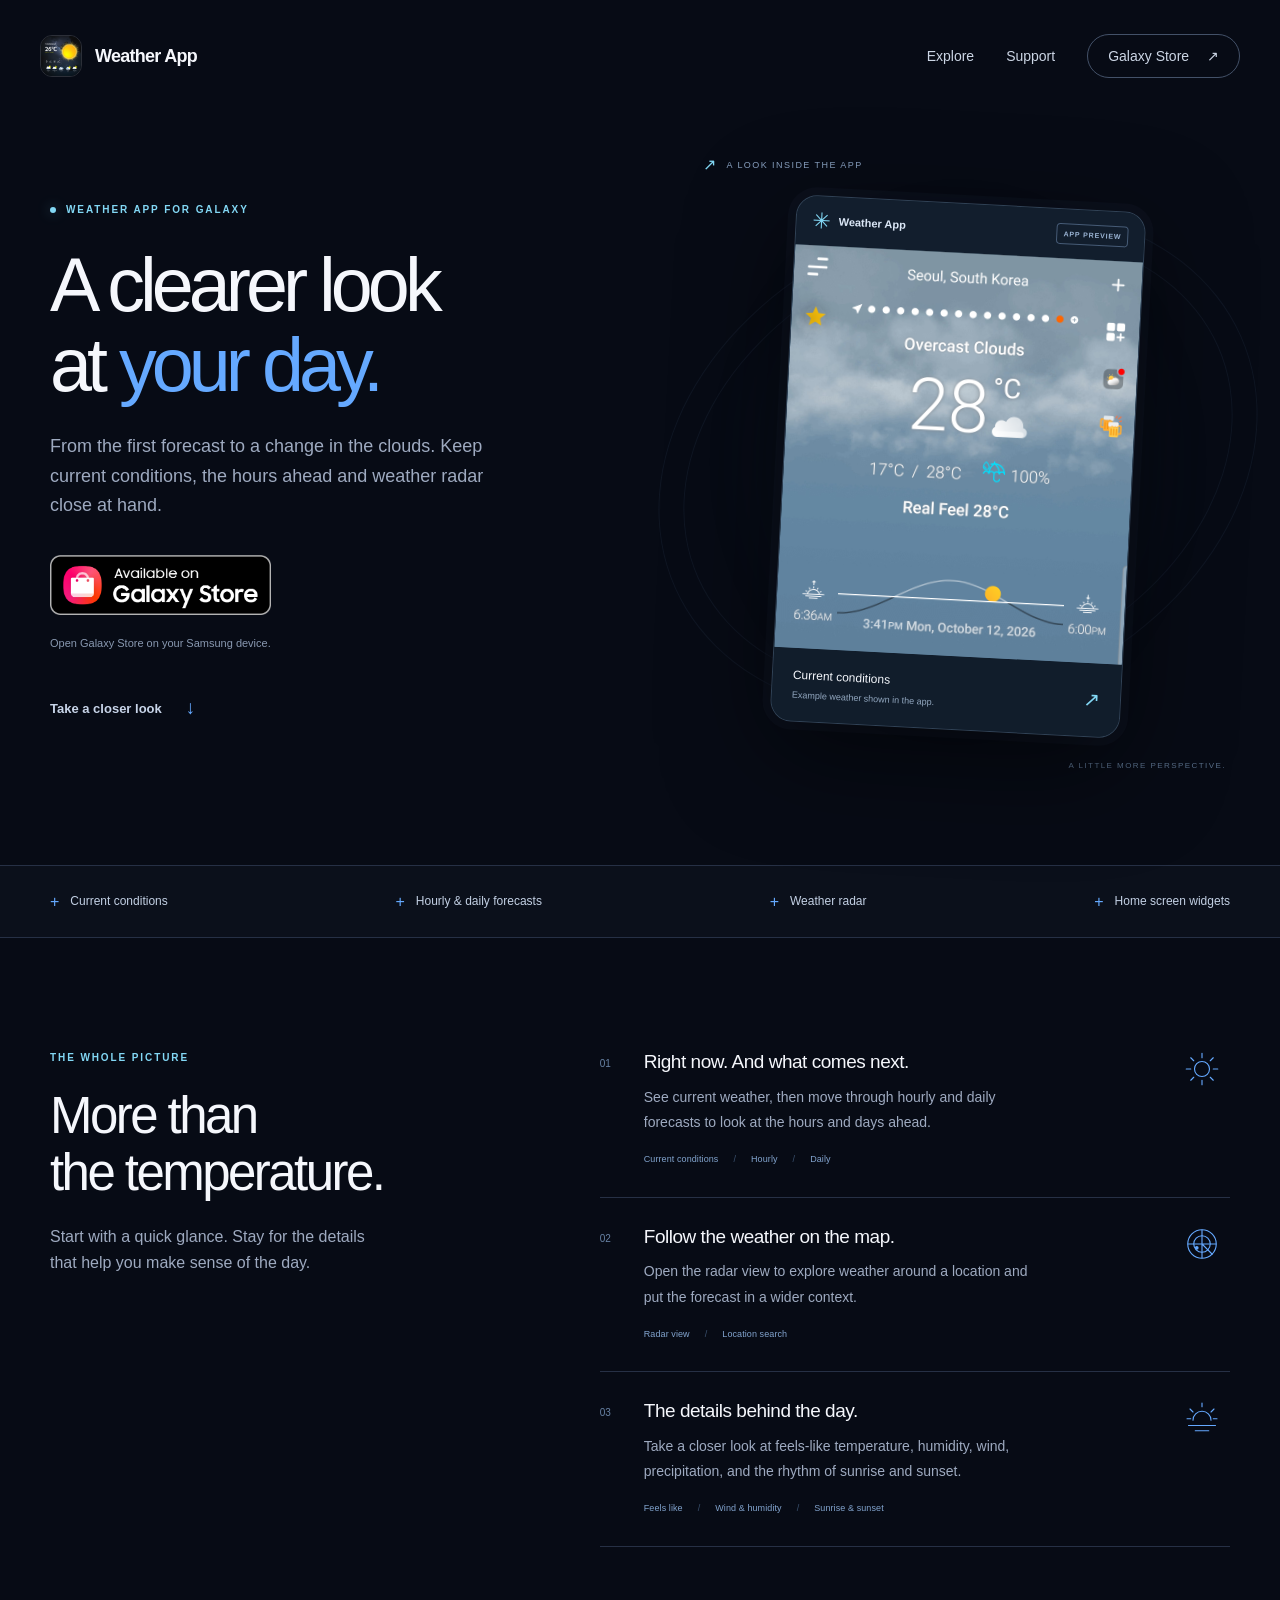
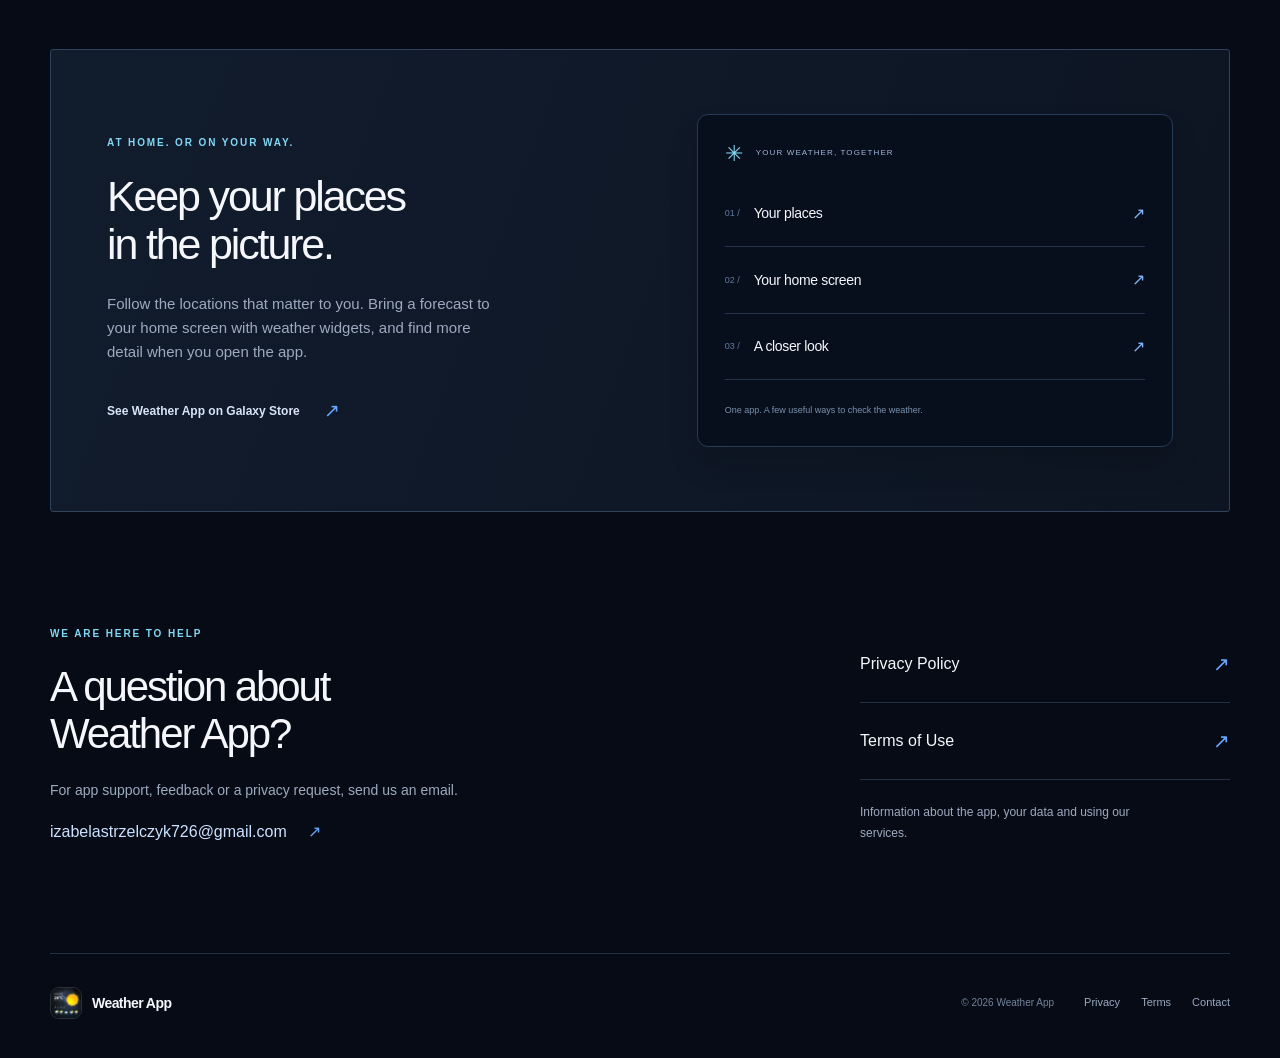
==== index.html @ 6af08e5a "Publish Weather App website, legal pages and isolated test ad configuration" ====
<!doctype html>
<html lang="en">
<head>
  <meta charset="utf-8">
  <meta name="viewport" content="width=device-width, initial-scale=1">
  <meta name="theme-color" content="#070b15">
  <meta name="description" content="Meet Weather App for Samsung Galaxy. Check current conditions, explore hourly and daily forecasts, and take a closer look with weather radar.">
  <meta property="og:type" content="website">
  <meta property="og:title" content="Weather App — A clearer look at your day">
  <meta property="og:description" content="Current conditions, hourly and daily forecasts, and weather radar for your Samsung Galaxy.">
  <meta property="og:url" content="https://metosapps.github.io/weather-app-galaxy/">
  <meta property="og:image" content="https://metosapps.github.io/weather-app-galaxy/assets/weather-app-icon.png">
  <title>Weather App — A clearer look at your day</title>
  <link rel="canonical" href="https://metosapps.github.io/weather-app-galaxy/">
  <link rel="icon" type="image/png" href="assets/weather-app-icon.png">
  <link rel="stylesheet" href="styles.css">
</head>
<body>
  <a class="skip-link" href="#main">Skip to content</a>
  <header class="site-header">
    <a class="brand" href="./" aria-label="Weather App home"><img src="assets/weather-app-icon.png" width="42" height="42" alt=""><span>Weather App</span></a>
    <nav class="site-nav" aria-label="Main navigation"><a href="#features">Explore</a><a href="#support">Support</a><a class="nav-download" href="https://galaxystore.samsung.com/detail/rad.galxy.weatherslive.accu.gpsweather.dailyapps.channels">Galaxy Store <span aria-hidden="true">↗</span></a></nav>
  </header>
  <main id="main">
    <section class="hero container" aria-labelledby="hero-title">
      <div class="hero-copy">
        <p class="eyebrow"><span class="status-dot" aria-hidden="true"></span> WEATHER APP FOR GALAXY</p>
        <h1 id="hero-title">A clearer look<br>at <span>your day.</span></h1>
        <p class="hero-description">From the first forecast to a change in the clouds. Keep current conditions, the hours ahead and weather radar close at hand.</p>
        <a class="store-badge" href="https://galaxystore.samsung.com/detail/rad.galxy.weatherslive.accu.gpsweather.dailyapps.channels" aria-label="View Weather App on Galaxy Store"><img src="assets/galaxy-store-badge.png" width="652" height="177" alt="Available on Galaxy Store"></a>
        <p class="download-note">Open Galaxy Store on your Samsung device.</p>
        <a class="text-link explore-link" href="#features">Take a closer look <span aria-hidden="true">↓</span></a>
      </div>
      <div class="hero-visual">
        <div class="orbit orbit-one" aria-hidden="true"></div><div class="orbit orbit-two" aria-hidden="true"></div>
        <div class="preview-label"><span aria-hidden="true">↗</span> A LOOK INSIDE THE APP</div>
        <figure class="app-preview">
          <div class="preview-topbar"><span class="mini-mark" aria-hidden="true">✳</span><span>Weather App</span><span class="preview-pill">APP PREVIEW</span></div>
          <div class="screenshot-window"><img src="assets/weather-app-preview.png" width="1440" height="3088" alt="Weather App showing Seoul, overcast conditions, current and feels-like temperatures, and sunrise and sunset times."></div>
          <figcaption><span>Current conditions</span><span class="caption-arrow" aria-hidden="true">↗</span><small>Example weather shown in the app.</small></figcaption>
        </figure>
        <span class="visual-coordinate" aria-hidden="true">A LITTLE MORE PERSPECTIVE.</span>
      </div>
    </section>
    <section class="overview-strip" aria-label="Weather at a glance">
      <div class="container overview-items"><span>Current conditions</span><span>Hourly &amp; daily forecasts</span><span>Weather radar</span><span>Home screen widgets</span></div>
    </section>
    <section class="features-section container" id="features" aria-labelledby="features-title">
      <div class="section-heading"><p class="eyebrow">THE WHOLE PICTURE</p><h2 id="features-title">More than<br>the temperature.</h2><p>Start with a quick glance. Stay for the details that help you make sense of the day.</p></div>
      <div class="feature-list">
        <article class="feature-row"><span class="feature-number">01</span><div><h3>Right now. And what comes next.</h3><p>See current weather, then move through hourly and daily forecasts to look at the hours and days ahead.</p><div class="feature-tags"><span>Current conditions</span><span>Hourly</span><span>Daily</span></div></div><svg class="feature-icon" viewBox="0 0 48 48" fill="none" aria-hidden="true"><circle cx="24" cy="24" r="10" stroke="currentColor" stroke-width="1.5"/><path d="M24 3v6m0 30v6M3 24h6m30 0h6M9 9l4 4m22 22 4 4M9 39l4-4m22-22 4-4" stroke="currentColor" stroke-width="1.5" stroke-linecap="round"/></svg></article>
        <article class="feature-row"><span class="feature-number">02</span><div><h3>Follow the weather on the map.</h3><p>Open the radar view to explore weather around a location and put the forecast in a wider context.</p><div class="feature-tags"><span>Radar view</span><span>Location search</span></div></div><svg class="feature-icon" viewBox="0 0 48 48" fill="none" aria-hidden="true"><circle cx="24" cy="24" r="19" stroke="currentColor" stroke-width="1.5"/><circle cx="24" cy="24" r="11" stroke="currentColor" stroke-width="1.5"/><path d="M24 5v19l14 14M5 24h38M24 24v19" stroke="currentColor" stroke-width="1.5"/><circle cx="17" cy="29" r="2.5" fill="currentColor"/></svg></article>
        <article class="feature-row"><span class="feature-number">03</span><div><h3>The details behind the day.</h3><p>Take a closer look at feels-like temperature, humidity, wind, precipitation, and the rhythm of sunrise and sunset.</p><div class="feature-tags"><span>Feels like</span><span>Wind &amp; humidity</span><span>Sunrise &amp; sunset</span></div></div><svg class="feature-icon" viewBox="0 0 48 48" fill="none" aria-hidden="true"><path d="M6 34h36M12 27a12 12 0 0 1 24 0M24 4v5M8 12l4 4m28-4-4 4M4 25h5m30 0h5M15 41h18" stroke="currentColor" stroke-width="1.5" stroke-linecap="round"/></svg></article>
      </div>
    </section>
    <section class="everyday-section container" aria-labelledby="everyday-title">
      <div class="everyday-copy"><p class="eyebrow">AT HOME. OR ON YOUR WAY.</p><h2 id="everyday-title">Keep your places<br>in the picture.</h2><p>Follow the locations that matter to you. Bring a forecast to your home screen with weather widgets, and find more detail when you open the app.</p><a class="text-link" href="https://galaxystore.samsung.com/detail/rad.galxy.weatherslive.accu.gpsweather.dailyapps.channels">See Weather App on Galaxy Store <span aria-hidden="true">↗</span></a></div>
      <div class="details-graphic" aria-label="Weather App features: locations, forecast widgets, and weather details">
        <div class="graphic-heading"><span class="mini-mark" aria-hidden="true">✳</span><span>YOUR WEATHER, TOGETHER</span></div>
        <div class="graphic-row"><span class="graphic-index">01 /</span><strong>Your places</strong><span aria-hidden="true">↗</span></div>
        <div class="graphic-row"><span class="graphic-index">02 /</span><strong>Your home screen</strong><span aria-hidden="true">↗</span></div>
        <div class="graphic-row"><span class="graphic-index">03 /</span><strong>A closer look</strong><span aria-hidden="true">↗</span></div>
        <p>One app. A few useful ways to check the weather.</p>
      </div>
    </section>
    <section class="support-section container" id="support" aria-labelledby="support-title">
      <div><p class="eyebrow">WE ARE HERE TO HELP</p><h2 id="support-title">A question about<br>Weather App?</h2><p>For app support, feedback or a privacy request, send us an email.</p><a class="support-email" href="mailto:izabelastrzelczyk726@gmail.com">izabelastrzelczyk726@gmail.com <span aria-hidden="true">↗</span></a></div>
      <div class="support-links"><a href="privacy.html"><span>Privacy Policy</span><span aria-hidden="true">↗</span></a><a href="terms.html"><span>Terms of Use</span><span aria-hidden="true">↗</span></a><p>Information about the app, your data and using our services.</p></div>
    </section>
  </main>
  <footer class="site-footer container"><a class="brand" href="./"><img src="assets/weather-app-icon.png" width="32" height="32" alt=""><span>Weather App</span></a><p>© 2026 Weather App</p><nav aria-label="Footer navigation"><a href="privacy.html">Privacy</a><a href="terms.html">Terms</a><a href="mailto:izabelastrzelczyk726@gmail.com">Contact</a></nav></footer>
</body>
</html>
---- styles.css ----
:root{color-scheme:dark;--bg:#070b15;--panel:#0f1624;--text:#f5f7fc;--muted:#9eaac0;--line:#263045;--blue:#65a9ff;--cyan:#82d7f4;--content:1180px;font-family:Inter,"Helvetica Neue",Arial,sans-serif;font-synthesis:none;font-weight:400}
*{box-sizing:border-box}html{scroll-behavior:smooth;scroll-padding-top:100px}body{margin:0;background:var(--bg);color:var(--text);line-height:1.6;-webkit-font-smoothing:antialiased}main{overflow-x:clip}a{color:inherit;text-decoration:none}button,input{font:inherit}img{display:block;max-width:100%;height:auto}h1,h2,h3,p,figure{margin:0}a:focus-visible,button:focus-visible,summary:focus-visible{outline:3px solid var(--cyan);outline-offset:6px;border-radius:4px}a:hover{color:var(--cyan)}.container{width:min(var(--content),calc(100% - 80px));margin-inline:auto}.skip-link{position:fixed;left:18px;top:-70px;z-index:100;padding:12px 18px;border-radius:6px;background:var(--text);color:var(--bg);font-weight:700}.skip-link:focus{top:12px}.site-header{width:min(1320px,calc(100% - 80px));height:112px;margin:auto;display:flex;align-items:center;justify-content:space-between;gap:24px}.brand{display:inline-flex;align-items:center;gap:13px;font-size:18px;letter-spacing:-.04em;font-weight:650;white-space:nowrap}.brand img{width:42px;height:42px;border-radius:12px;border:1px solid #ffffff26;object-fit:cover}.site-nav{display:flex;align-items:center;gap:32px;font-size:14px;color:#ccd6e5}.nav-download{border:1px solid #435168;border-radius:100px;padding:10px 20px}.nav-download span{margin-left:14px}.hero{min-height:736px;display:grid;grid-template-columns:1.07fr 1fr;gap:52px;align-items:center;padding-block:40px 92px}.eyebrow{display:flex;align-items:center;gap:10px;font-size:10px;font-weight:650;letter-spacing:.19em;color:var(--cyan);text-transform:uppercase}.status-dot{height:6px;width:6px;border-radius:50%;background:var(--cyan);box-shadow:0 0 13px #82d7f466}.hero h1{font-size:clamp(54px,5.9vw,84px);line-height:1.06;letter-spacing:-.066em;font-weight:500;margin:27px 0 27px}.hero h1 span{color:var(--blue)}.hero-description{max-width:438px;font-size:18px;line-height:1.65;color:var(--muted)}.store-badge{display:inline-block;margin-top:34px;border-radius:11px;transition:transform .18s ease}.store-badge:hover{transform:translateY(-2px)}.store-badge img{width:221px;height:auto}.download-note{font-size:11px;color:#8999b1;margin-top:12px}.text-link{display:inline-flex;align-items:center;gap:24px;font-size:13px;font-weight:550;line-height:1.5}.text-link span{color:var(--blue);font-size:19px}.explore-link{margin-top:42px;color:#c8d5e9}.hero-visual{position:relative;min-height:594px;display:flex;flex-direction:column;align-items:center;justify-content:center;isolation:isolate}.hero-visual:before{content:"";position:absolute;z-index:-2;width:460px;height:530px;background:radial-gradient(ellipse,#234d7940 0%,#111f361c 50%,transparent 72%);filter:blur(16px)}.orbit{position:absolute;border:1px solid #6581ad18;border-radius:50%;z-index:-1;transform:rotate(-24deg)}.orbit-one{width:570px;height:430px}.orbit-two{width:620px;height:480px}.preview-label{display:flex;gap:9px;align-items:center;align-self:flex-start;margin-left:18px;font-size:9px;letter-spacing:.16em;color:#88a0c0;margin-bottom:25px}.preview-label span{color:var(--cyan);font-size:16px}.app-preview{width:350px;overflow:hidden;border:1px solid #7893b150;background:#111d2b;box-shadow:0 28px 100px #0008,0 0 0 8px #19263833;border-radius:21px;transform:rotate(3deg)}.preview-topbar{height:49px;display:flex;align-items:center;gap:8px;padding:0 16px;color:#dce8f7;background:#121e2d;font-size:11px;font-weight:600}.mini-mark{font-size:22px;line-height:1;color:var(--cyan)}.preview-pill{font-size:7px;letter-spacing:.12em;padding:4px 6px;border:1px solid #465b76;border-radius:4px;margin-left:auto;color:#9bb5d5}.screenshot-window{aspect-ratio:70 / 81;overflow:hidden;background:#567b95}.screenshot-window img{width:100%;height:auto;transform:translateY(-3.2%);max-width:none}.app-preview figcaption{padding:18px 20px 19px;display:grid;grid-template-columns:1fr auto;background:#111d2b;font-size:12px}.caption-arrow{color:var(--cyan);font-size:20px;grid-row:span 2;align-self:center}.app-preview small{grid-column:1;font-size:9px;color:#92a7bf;margin-top:3px}.visual-coordinate{align-self:flex-end;margin-right:4px;margin-top:30px;font-size:8px;letter-spacing:.18em;color:#586e89}.overview-strip{border-top:1px solid var(--line);border-bottom:1px solid var(--line);background:#0b101b}.overview-items{display:flex;align-items:center;justify-content:space-between;padding-block:23px;gap:22px;color:#c3d0e4;font-size:12px}.overview-items span{display:flex;align-items:center;gap:11px}.overview-items span:before{content:"+";font-size:16px;font-weight:300;color:var(--blue)}.features-section{padding-block:112px 102px;display:grid;grid-template-columns:.9fr 1.25fr;gap:96px}.section-heading h2,.everyday-copy h2,.support-section h2{font-size:clamp(36px,4vw,51px);font-weight:450;line-height:1.12;letter-spacing:-.05em;margin-top:21px}.section-heading>p:last-child{color:var(--muted);font-size:16px;margin-top:23px;max-width:325px}.feature-row{display:grid;grid-template-columns:25px 1fr 46px;gap:19px;padding-block:27px 30px;border-bottom:1px solid var(--line)}.feature-row:first-child{padding-top:0}.feature-number{font-size:10px;color:#6883a5;margin-top:6px;font-variant-numeric:tabular-nums}.feature-row h3{font-size:19px;line-height:1.3;font-weight:500;letter-spacing:-.025em}.feature-row p{margin-top:10px;font-size:14px;line-height:1.8;color:var(--muted);max-width:390px}.feature-icon{height:36px;width:36px;color:var(--blue);margin-top:1px}.feature-tags{display:flex;flex-wrap:wrap;gap:7px 15px;margin-top:17px;font-size:9px;letter-spacing:.01em;color:#82a4ce}.feature-tags span+span:before{content:"/";margin-right:15px;color:#3b5270}.everyday-section{padding:64px 56px;background:linear-gradient(110deg,#111c2d,#0d1522);border:1px solid #30435d;border-radius:3px;display:grid;grid-template-columns:1.07fr 1fr;gap:80px;align-items:center}.everyday-copy h2{font-size:43px}.everyday-copy>p:not(.eyebrow){max-width:387px;font-size:15px;color:var(--muted);margin:24px 0}.everyday-copy .text-link{color:#d9e5f6;margin-top:9px;font-size:12px}.details-graphic{background:#080f1c;border:1px solid #263b55;padding:28px 27px;border-radius:11px;box-shadow:0 18px 30px #0002}.graphic-heading{display:flex;gap:12px;align-items:center;font-size:8px;letter-spacing:.14em;color:#9eb7d7;margin-bottom:16px}.graphic-row{display:flex;gap:14px;align-items:center;border-bottom:1px solid #22334a;padding:20px 0}.graphic-index{font-size:9px;color:#617b9f}.graphic-row strong{font-size:14px;font-weight:500;letter-spacing:-.025em}.graphic-row>span:last-child{margin-left:auto;color:#7fb6fa}.details-graphic>p{font-size:9px;color:#7991ad;margin-top:23px}.support-section{padding-block:114px 108px;display:grid;grid-template-columns:1fr 370px;gap:75px;align-items:center}.support-section h2{font-size:42px}.support-section>div>p:not(.eyebrow){font-size:14px;color:var(--muted);margin-top:22px}.support-email{font-size:16px;color:#cce2ff;display:inline-flex;gap:21px;align-items:center;margin-top:18px;overflow-wrap:anywhere;word-break:break-word}.support-email span{color:var(--blue)}.support-links a{display:flex;align-items:center;justify-content:space-between;border-bottom:1px solid var(--line);padding:22px 0;font-size:16px}.support-links a>span:last-child{font-size:20px;color:var(--blue)}.support-links p{max-width:290px;font-size:12px!important;line-height:1.8}.site-footer{border-top:1px solid var(--line);padding-block:33px 39px;display:flex;gap:30px;align-items:center}.site-footer .brand{font-size:14px;gap:10px}.site-footer .brand img{width:32px;height:32px;border-radius:9px}.site-footer p{font-size:10px;color:#73849d;margin-left:auto}.site-footer nav{display:flex;gap:21px;font-size:11px;color:#9aaac1}
/* Shared policy-page shell. Legal text is supplied separately. */
.legal-main{width:min(860px,calc(100% - 80px));margin:35px auto 100px}.legal-main h1,.legal-title{font-size:clamp(38px,5vw,60px);font-weight:500;line-height:1.12;letter-spacing:-.05em;margin:22px 0}.legal-meta{color:var(--muted);font-size:13px;border-bottom:1px solid var(--line);padding-bottom:28px;margin-bottom:32px}.legal-content,.legal-body{font-size:16px;line-height:1.85;color:#c2ccdc}.legal-content h2,.legal-body h2{font-size:23px;line-height:1.35;letter-spacing:-.03em;font-weight:550;color:var(--text);margin:38px 0 13px}.legal-content h3,.legal-body h3{color:var(--text);font-size:18px;margin:25px 0 10px}.legal-content p,.legal-body p{margin:0 0 18px}.legal-content a,.legal-body a{color:var(--cyan);text-decoration:underline;text-underline-offset:4px;overflow-wrap:anywhere}.legal-content ul,.legal-content ol,.legal-body ul,.legal-body ol{padding-left:23px;margin:14px 0 24px}.legal-content li,.legal-body li{padding:4px 0}.legal-content strong,.legal-body strong{color:#eef4ff;font-weight:600}.legal-back{display:inline-flex;align-items:center;gap:10px;color:var(--cyan);font-size:13px}.legal-note{background:var(--panel);border-left:2px solid var(--blue);padding:18px 22px;margin:24px 0}.legal-content table,.legal-body table{border-collapse:collapse;width:100%;font-size:14px;margin:24px 0}.legal-content td,.legal-content th,.legal-body td,.legal-body th{border:1px solid var(--line);padding:12px;text-align:start;vertical-align:top}.legal-content th,.legal-body th{color:var(--text);background:var(--panel)}
@media(min-width:1500px){.hero{min-height:775px}.hero-visual{transform:scale(1.03)}}
@media(max-width:1100px){.hero{gap:15px}.hero h1{font-size:65px}.hero-visual{min-height:580px}.orbit-one{width:430px}.orbit-two{width:470px}.app-preview{width:310px}.features-section{gap:54px;grid-template-columns:.9fr 1.2fr}.everyday-section{padding:48px 38px;gap:36px}.everyday-copy h2{font-size:36px}.support-section{grid-template-columns:1fr 310px;gap:50px}}
@media(max-width:800px){.container,.site-header{width:calc(100% - 48px)}.site-header{height:92px}.site-nav{gap:20px}.nav-download{padding:8px 15px}.hero{grid-template-columns:1fr 1fr;gap:0;min-height:645px;padding-top:18px;padding-bottom:55px}.hero h1{font-size:52px}.hero-description{font-size:15px;max-width:310px}.hero-copy>.eyebrow{font-size:8px;letter-spacing:.13em}.store-badge img{width:196px}.hero-visual{min-height:500px}.app-preview{width:257px;transform:rotate(3deg)}.preview-label{font-size:7px;margin-left:0;margin-bottom:20px}.preview-pill{display:none}.preview-topbar{height:43px}.app-preview figcaption{padding:14px 15px;font-size:11px}.app-preview small{font-size:8px}.orbit-one{width:340px;height:360px}.orbit-two{width:365px;height:390px}.hero-visual:before{width:330px;height:450px}.visual-coordinate{display:none}.overview-items{display:grid;grid-template-columns:1fr 1fr;gap:13px 30px;font-size:11px;padding-block:22px}.features-section{grid-template-columns:1fr;gap:38px;padding-block:75px}.section-heading{display:grid;grid-template-columns:1fr 1fr;gap:0 40px;align-items:end}.section-heading .eyebrow{grid-column:1 / -1}.section-heading h2{font-size:39px}.section-heading>p:last-child{font-size:14px;margin-bottom:2px}.feature-row{grid-template-columns:26px 1fr 45px;padding-block:26px}.feature-row p{max-width:none}.everyday-section{grid-template-columns:1fr;gap:30px;padding:38px}.everyday-copy>p:not(.eyebrow){max-width:none}.details-graphic{max-width:none}.graphic-row{padding-block:17px}.support-section{grid-template-columns:1fr;gap:29px;padding-block:72px}.support-links{display:grid;grid-template-columns:1fr 1fr;gap:0 35px}.support-links p{grid-column:1 / -1;max-width:none}.site-footer{flex-wrap:wrap;gap:22px}.site-footer nav{gap:18px}.site-footer p{order:3;margin:0;width:100%}.legal-main{width:calc(100% - 48px);margin-top:24px}.legal-content,.legal-body{font-size:15px}}
@media(max-width:600px){html{scroll-padding-top:30px}.container,.site-header{width:calc(100% - 40px)}.site-header{height:86px;gap:14px}.brand{font-size:15px;gap:9px}.brand img{height:34px;width:34px;border-radius:10px}.site-nav{gap:16px;font-size:11px}.site-nav>.nav-download{display:none}.hero{display:flex;flex-direction:column;align-items:stretch;padding-top:36px;padding-bottom:49px;gap:42px;min-height:0}.hero-copy>.eyebrow{font-size:9px;letter-spacing:.14em}.hero h1{font-size:clamp(49px,11.5vw,68px);margin-top:25px;line-height:1.04}.hero-description{max-width:390px;font-size:16px}.store-badge{margin-top:26px}.store-badge img{width:203px}.download-note{font-size:10px}.explore-link{display:none}.hero-visual{min-height:0;overflow:hidden;padding:0 10px 18px}.preview-label{align-self:center;font-size:8px;margin-bottom:18px}.app-preview{width:300px;max-width:calc(100% - 20px);transform:rotate(2deg);border-radius:17px}.preview-topbar{height:44px}.preview-pill{display:block}.app-preview figcaption{padding:16px}.app-preview small{font-size:8px}.overview-items{gap:13px 12px;font-size:10px}.overview-items span{gap:7px}.features-section{padding-block:65px;gap:30px}.section-heading{display:block}.section-heading h2{font-size:37px}.section-heading>p:last-child{max-width:none;margin-top:18px;font-size:15px}.feature-row{grid-template-columns:20px 1fr 29px;gap:10px;padding-block:24px}.feature-icon{width:28px;height:28px}.feature-row h3{font-size:17px}.feature-row p{font-size:13px}.feature-tags{font-size:8px;gap:6px 9px}.feature-tags span+span:before{margin-right:9px}.everyday-section{padding:32px 23px;gap:27px}.everyday-copy h2{font-size:34px}.everyday-copy>p:not(.eyebrow){font-size:14px}.everyday-copy .text-link{font-size:11px;gap:13px}.details-graphic{padding:24px 18px}.graphic-row strong{font-size:12px}.graphic-index{font-size:8px}.details-graphic>p{font-size:8px}.support-section{padding-block:67px;gap:20px}.support-section h2{font-size:36px}.support-section>div>p:not(.eyebrow){font-size:13px}.support-email{font-size:13px;gap:13px}.support-links{display:block}.support-links a{font-size:15px;padding-block:19px}.support-links p{max-width:none}.site-footer{padding-block:26px 30px;gap:22px;justify-content:space-between}.site-footer .brand{font-size:12px}.site-footer .brand img{height:28px;width:28px}.site-footer nav{gap:15px;font-size:10px}.site-footer p{font-size:9px}.legal-main{width:calc(100% - 40px);margin-top:20px;margin-bottom:65px}.legal-main h1{font-size:39px}.legal-content h2,.legal-body h2{font-size:21px}.legal-meta{font-size:12px}.legal-content table,.legal-body table{display:block;overflow-x:auto}}
@media(prefers-reduced-motion:reduce){html{scroll-behavior:auto}*,*:before,*:after{animation:none!important;transition:none!important}.store-badge:hover{transform:none}}
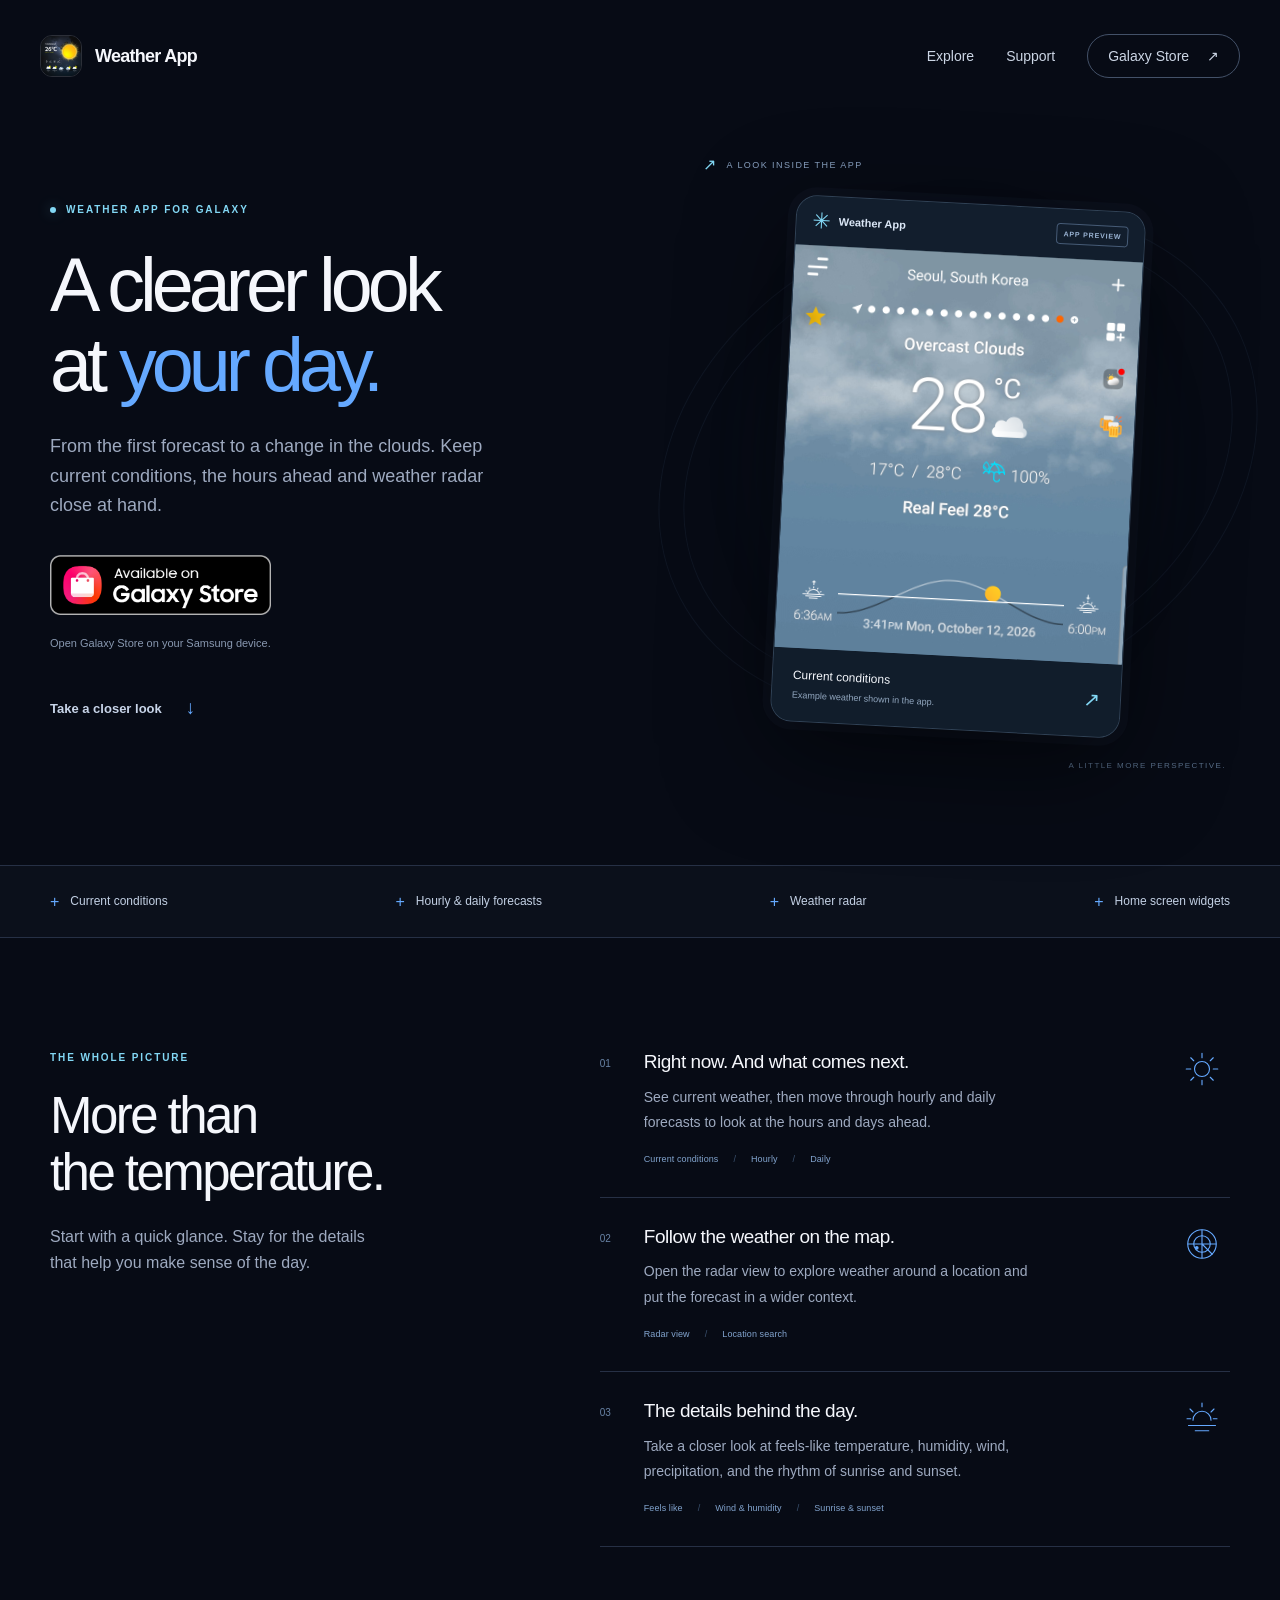
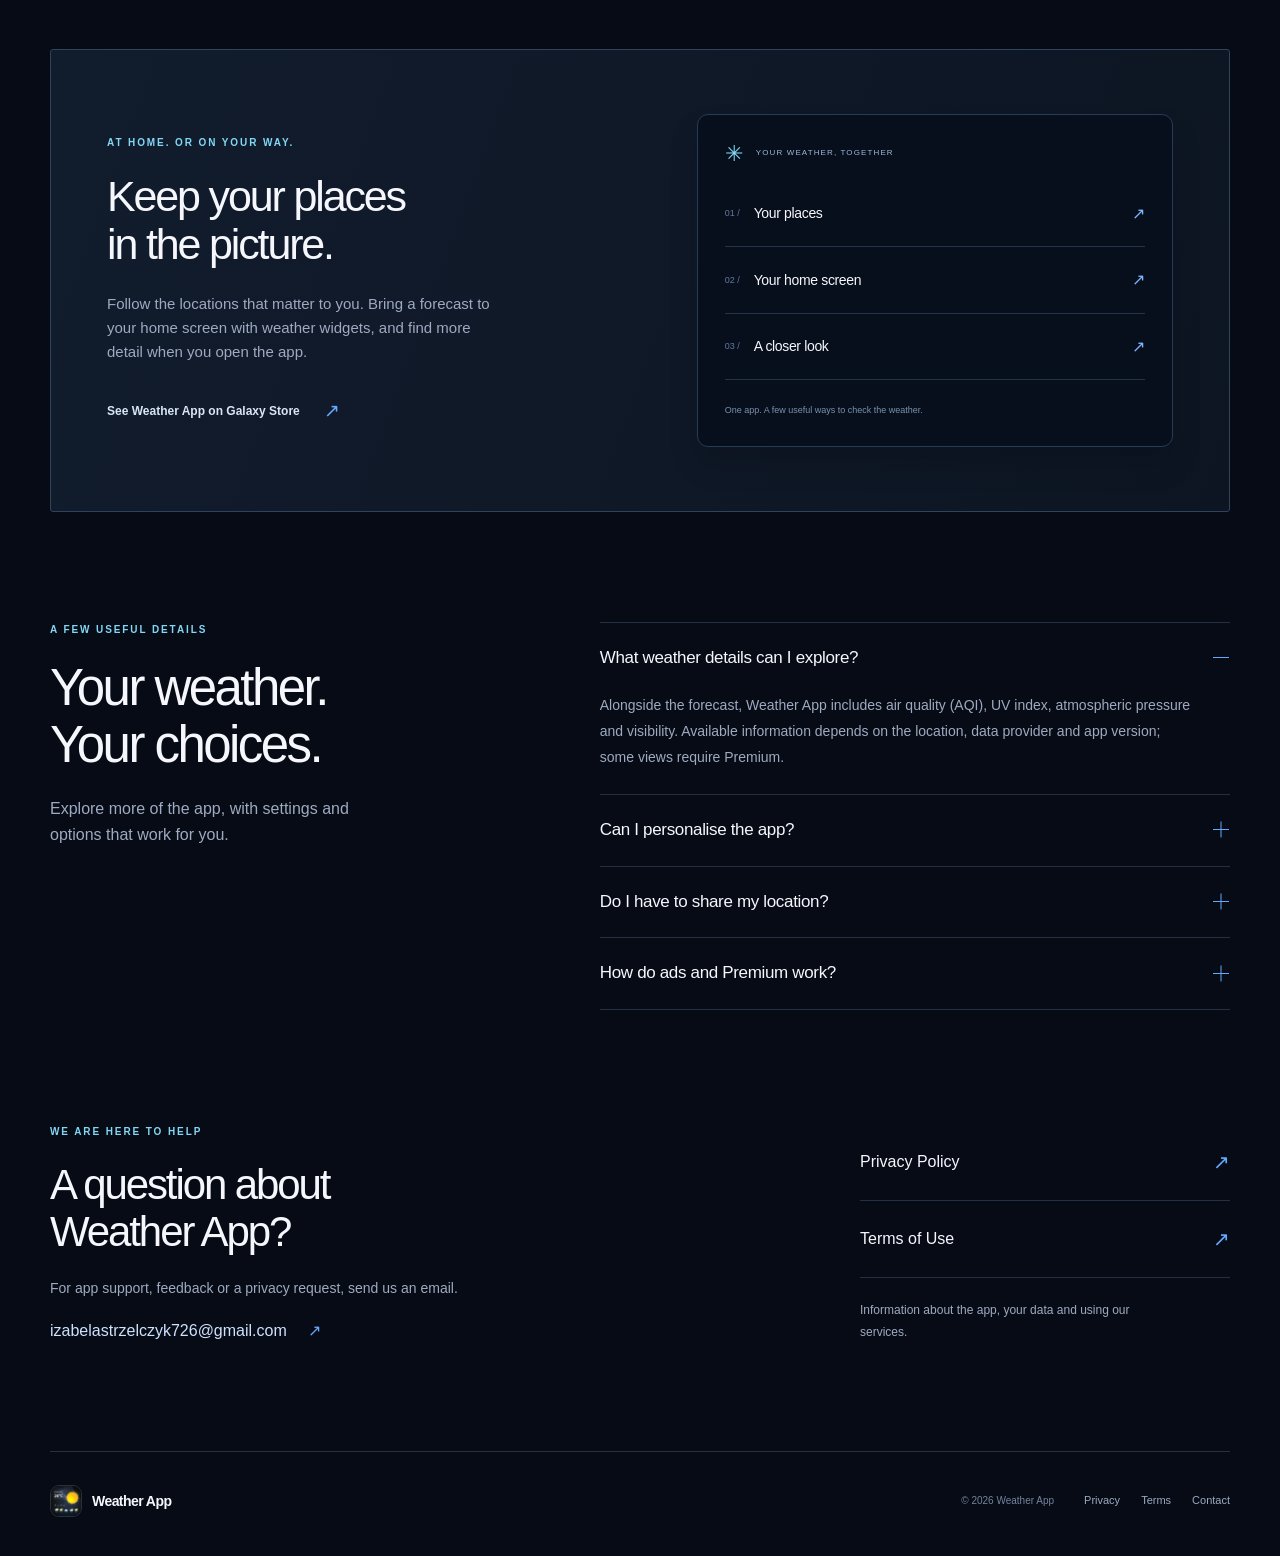
==== commit 94e031dc: "Add weather details, privacy choices and Premium FAQ" ====
--- a/index.html
+++ b/index.html
@@ -63,6 +63,15 @@
         <p>One app. A few useful ways to check the weather.</p>
       </div>
     </section>
+    <section class="faq-section container" id="details" aria-labelledby="details-title">
+      <div class="section-heading"><p class="eyebrow">A FEW USEFUL DETAILS</p><h2 id="details-title">Your weather.<br>Your choices.</h2><p>Explore more of the app, with settings and options that work for you.</p></div>
+      <div class="faq-list">
+        <details open><summary>What weather details can I explore?<span class="faq-toggle" aria-hidden="true"></span></summary><div class="faq-answer"><p>Alongside the forecast, Weather App includes air quality (AQI), UV index, atmospheric pressure and visibility. Available information depends on the location, data provider and app version; some views require Premium.</p></div></details>
+        <details><summary>Can I personalise the app?<span class="faq-toggle" aria-hidden="true"></span></summary><div class="faq-answer"><p>Choose your preferred weather units and a supported language in the app settings. You can also adjust weather notification settings and control notification permission in Android.</p></div></details>
+        <details><summary>Do I have to share my location?<span class="faq-toggle" aria-hidden="true"></span></summary><div class="faq-answer"><p>You can decline location permission and search for places manually where supported. Automatic local forecasts and background updates may need location access. You can change permissions in Android settings. Our <a href="privacy.html">Privacy Policy</a> explains how location and other information are used.</p></div></details>
+        <details><summary>How do ads and Premium work?<span class="faq-toggle" aria-hidden="true"></span></summary><div class="faq-answer"><p>The free version includes ads. Verified Premium access removes in-app advertising and unlocks the features described on the purchase screen.</p><p>Available Premium plans and prices appear in the app and Galaxy Store before purchase; offers vary by version and region. Review the payment and renewal details before confirming. See the <a href="terms.html">Terms of Use</a> for more about purchases.</p></div></details>
+      </div>
+    </section>
     <section class="support-section container" id="support" aria-labelledby="support-title">
       <div><p class="eyebrow">WE ARE HERE TO HELP</p><h2 id="support-title">A question about<br>Weather App?</h2><p>For app support, feedback or a privacy request, send us an email.</p><a class="support-email" href="mailto:izabelastrzelczyk726@gmail.com">izabelastrzelczyk726@gmail.com <span aria-hidden="true">↗</span></a></div>
       <div class="support-links"><a href="privacy.html"><span>Privacy Policy</span><span aria-hidden="true">↗</span></a><a href="terms.html"><span>Terms of Use</span><span aria-hidden="true">↗</span></a><p>Information about the app, your data and using our services.</p></div>
--- a/styles.css
+++ b/styles.css
@@ -1,9 +1,10 @@
 :root{color-scheme:dark;--bg:#070b15;--panel:#0f1624;--text:#f5f7fc;--muted:#9eaac0;--line:#263045;--blue:#65a9ff;--cyan:#82d7f4;--content:1180px;font-family:Inter,"Helvetica Neue",Arial,sans-serif;font-synthesis:none;font-weight:400}
 *{box-sizing:border-box}html{scroll-behavior:smooth;scroll-padding-top:100px}body{margin:0;background:var(--bg);color:var(--text);line-height:1.6;-webkit-font-smoothing:antialiased}main{overflow-x:clip}a{color:inherit;text-decoration:none}button,input{font:inherit}img{display:block;max-width:100%;height:auto}h1,h2,h3,p,figure{margin:0}a:focus-visible,button:focus-visible,summary:focus-visible{outline:3px solid var(--cyan);outline-offset:6px;border-radius:4px}a:hover{color:var(--cyan)}.container{width:min(var(--content),calc(100% - 80px));margin-inline:auto}.skip-link{position:fixed;left:18px;top:-70px;z-index:100;padding:12px 18px;border-radius:6px;background:var(--text);color:var(--bg);font-weight:700}.skip-link:focus{top:12px}.site-header{width:min(1320px,calc(100% - 80px));height:112px;margin:auto;display:flex;align-items:center;justify-content:space-between;gap:24px}.brand{display:inline-flex;align-items:center;gap:13px;font-size:18px;letter-spacing:-.04em;font-weight:650;white-space:nowrap}.brand img{width:42px;height:42px;border-radius:12px;border:1px solid #ffffff26;object-fit:cover}.site-nav{display:flex;align-items:center;gap:32px;font-size:14px;color:#ccd6e5}.nav-download{border:1px solid #435168;border-radius:100px;padding:10px 20px}.nav-download span{margin-left:14px}.hero{min-height:736px;display:grid;grid-template-columns:1.07fr 1fr;gap:52px;align-items:center;padding-block:40px 92px}.eyebrow{display:flex;align-items:center;gap:10px;font-size:10px;font-weight:650;letter-spacing:.19em;color:var(--cyan);text-transform:uppercase}.status-dot{height:6px;width:6px;border-radius:50%;background:var(--cyan);box-shadow:0 0 13px #82d7f466}.hero h1{font-size:clamp(54px,5.9vw,84px);line-height:1.06;letter-spacing:-.066em;font-weight:500;margin:27px 0 27px}.hero h1 span{color:var(--blue)}.hero-description{max-width:438px;font-size:18px;line-height:1.65;color:var(--muted)}.store-badge{display:inline-block;margin-top:34px;border-radius:11px;transition:transform .18s ease}.store-badge:hover{transform:translateY(-2px)}.store-badge img{width:221px;height:auto}.download-note{font-size:11px;color:#8999b1;margin-top:12px}.text-link{display:inline-flex;align-items:center;gap:24px;font-size:13px;font-weight:550;line-height:1.5}.text-link span{color:var(--blue);font-size:19px}.explore-link{margin-top:42px;color:#c8d5e9}.hero-visual{position:relative;min-height:594px;display:flex;flex-direction:column;align-items:center;justify-content:center;isolation:isolate}.hero-visual:before{content:"";position:absolute;z-index:-2;width:460px;height:530px;background:radial-gradient(ellipse,#234d7940 0%,#111f361c 50%,transparent 72%);filter:blur(16px)}.orbit{position:absolute;border:1px solid #6581ad18;border-radius:50%;z-index:-1;transform:rotate(-24deg)}.orbit-one{width:570px;height:430px}.orbit-two{width:620px;height:480px}.preview-label{display:flex;gap:9px;align-items:center;align-self:flex-start;margin-left:18px;font-size:9px;letter-spacing:.16em;color:#88a0c0;margin-bottom:25px}.preview-label span{color:var(--cyan);font-size:16px}.app-preview{width:350px;overflow:hidden;border:1px solid #7893b150;background:#111d2b;box-shadow:0 28px 100px #0008,0 0 0 8px #19263833;border-radius:21px;transform:rotate(3deg)}.preview-topbar{height:49px;display:flex;align-items:center;gap:8px;padding:0 16px;color:#dce8f7;background:#121e2d;font-size:11px;font-weight:600}.mini-mark{font-size:22px;line-height:1;color:var(--cyan)}.preview-pill{font-size:7px;letter-spacing:.12em;padding:4px 6px;border:1px solid #465b76;border-radius:4px;margin-left:auto;color:#9bb5d5}.screenshot-window{aspect-ratio:70 / 81;overflow:hidden;background:#567b95}.screenshot-window img{width:100%;height:auto;transform:translateY(-3.2%);max-width:none}.app-preview figcaption{padding:18px 20px 19px;display:grid;grid-template-columns:1fr auto;background:#111d2b;font-size:12px}.caption-arrow{color:var(--cyan);font-size:20px;grid-row:span 2;align-self:center}.app-preview small{grid-column:1;font-size:9px;color:#92a7bf;margin-top:3px}.visual-coordinate{align-self:flex-end;margin-right:4px;margin-top:30px;font-size:8px;letter-spacing:.18em;color:#586e89}.overview-strip{border-top:1px solid var(--line);border-bottom:1px solid var(--line);background:#0b101b}.overview-items{display:flex;align-items:center;justify-content:space-between;padding-block:23px;gap:22px;color:#c3d0e4;font-size:12px}.overview-items span{display:flex;align-items:center;gap:11px}.overview-items span:before{content:"+";font-size:16px;font-weight:300;color:var(--blue)}.features-section{padding-block:112px 102px;display:grid;grid-template-columns:.9fr 1.25fr;gap:96px}.section-heading h2,.everyday-copy h2,.support-section h2{font-size:clamp(36px,4vw,51px);font-weight:450;line-height:1.12;letter-spacing:-.05em;margin-top:21px}.section-heading>p:last-child{color:var(--muted);font-size:16px;margin-top:23px;max-width:325px}.feature-row{display:grid;grid-template-columns:25px 1fr 46px;gap:19px;padding-block:27px 30px;border-bottom:1px solid var(--line)}.feature-row:first-child{padding-top:0}.feature-number{font-size:10px;color:#6883a5;margin-top:6px;font-variant-numeric:tabular-nums}.feature-row h3{font-size:19px;line-height:1.3;font-weight:500;letter-spacing:-.025em}.feature-row p{margin-top:10px;font-size:14px;line-height:1.8;color:var(--muted);max-width:390px}.feature-icon{height:36px;width:36px;color:var(--blue);margin-top:1px}.feature-tags{display:flex;flex-wrap:wrap;gap:7px 15px;margin-top:17px;font-size:9px;letter-spacing:.01em;color:#82a4ce}.feature-tags span+span:before{content:"/";margin-right:15px;color:#3b5270}.everyday-section{padding:64px 56px;background:linear-gradient(110deg,#111c2d,#0d1522);border:1px solid #30435d;border-radius:3px;display:grid;grid-template-columns:1.07fr 1fr;gap:80px;align-items:center}.everyday-copy h2{font-size:43px}.everyday-copy>p:not(.eyebrow){max-width:387px;font-size:15px;color:var(--muted);margin:24px 0}.everyday-copy .text-link{color:#d9e5f6;margin-top:9px;font-size:12px}.details-graphic{background:#080f1c;border:1px solid #263b55;padding:28px 27px;border-radius:11px;box-shadow:0 18px 30px #0002}.graphic-heading{display:flex;gap:12px;align-items:center;font-size:8px;letter-spacing:.14em;color:#9eb7d7;margin-bottom:16px}.graphic-row{display:flex;gap:14px;align-items:center;border-bottom:1px solid #22334a;padding:20px 0}.graphic-index{font-size:9px;color:#617b9f}.graphic-row strong{font-size:14px;font-weight:500;letter-spacing:-.025em}.graphic-row>span:last-child{margin-left:auto;color:#7fb6fa}.details-graphic>p{font-size:9px;color:#7991ad;margin-top:23px}.support-section{padding-block:114px 108px;display:grid;grid-template-columns:1fr 370px;gap:75px;align-items:center}.support-section h2{font-size:42px}.support-section>div>p:not(.eyebrow){font-size:14px;color:var(--muted);margin-top:22px}.support-email{font-size:16px;color:#cce2ff;display:inline-flex;gap:21px;align-items:center;margin-top:18px;overflow-wrap:anywhere;word-break:break-word}.support-email span{color:var(--blue)}.support-links a{display:flex;align-items:center;justify-content:space-between;border-bottom:1px solid var(--line);padding:22px 0;font-size:16px}.support-links a>span:last-child{font-size:20px;color:var(--blue)}.support-links p{max-width:290px;font-size:12px!important;line-height:1.8}.site-footer{border-top:1px solid var(--line);padding-block:33px 39px;display:flex;gap:30px;align-items:center}.site-footer .brand{font-size:14px;gap:10px}.site-footer .brand img{width:32px;height:32px;border-radius:9px}.site-footer p{font-size:10px;color:#73849d;margin-left:auto}.site-footer nav{display:flex;gap:21px;font-size:11px;color:#9aaac1}
+.faq-section{padding-top:110px;display:grid;grid-template-columns:.9fr 1.25fr;gap:96px}.faq-list{border-top:1px solid var(--line)}.faq-list details{border-bottom:1px solid var(--line)}.faq-list summary{display:flex;align-items:center;justify-content:space-between;gap:24px;padding:23px 0;list-style:none;cursor:pointer;font-size:17px;font-weight:500;line-height:1.45;letter-spacing:-.02em}.faq-list summary::-webkit-details-marker{display:none}.faq-list summary:hover{color:var(--cyan)}.faq-toggle{position:relative;display:block;width:18px;height:18px;flex:0 0 18px;color:var(--blue)}.faq-toggle:before,.faq-toggle:after{content:"";position:absolute;left:1px;top:8px;width:16px;height:1px;background:currentColor}.faq-toggle:after{transform:rotate(90deg)}.faq-list details[open] .faq-toggle:after{display:none}.faq-answer{padding:0 38px 23px 0;color:var(--muted);font-size:14px;line-height:1.85}.faq-answer p+p{margin-top:14px}.faq-answer a{color:var(--cyan);text-decoration:underline;text-underline-offset:4px}
 /* Shared policy-page shell. Legal text is supplied separately. */
 .legal-main{width:min(860px,calc(100% - 80px));margin:35px auto 100px}.legal-main h1,.legal-title{font-size:clamp(38px,5vw,60px);font-weight:500;line-height:1.12;letter-spacing:-.05em;margin:22px 0}.legal-meta{color:var(--muted);font-size:13px;border-bottom:1px solid var(--line);padding-bottom:28px;margin-bottom:32px}.legal-content,.legal-body{font-size:16px;line-height:1.85;color:#c2ccdc}.legal-content h2,.legal-body h2{font-size:23px;line-height:1.35;letter-spacing:-.03em;font-weight:550;color:var(--text);margin:38px 0 13px}.legal-content h3,.legal-body h3{color:var(--text);font-size:18px;margin:25px 0 10px}.legal-content p,.legal-body p{margin:0 0 18px}.legal-content a,.legal-body a{color:var(--cyan);text-decoration:underline;text-underline-offset:4px;overflow-wrap:anywhere}.legal-content ul,.legal-content ol,.legal-body ul,.legal-body ol{padding-left:23px;margin:14px 0 24px}.legal-content li,.legal-body li{padding:4px 0}.legal-content strong,.legal-body strong{color:#eef4ff;font-weight:600}.legal-back{display:inline-flex;align-items:center;gap:10px;color:var(--cyan);font-size:13px}.legal-note{background:var(--panel);border-left:2px solid var(--blue);padding:18px 22px;margin:24px 0}.legal-content table,.legal-body table{border-collapse:collapse;width:100%;font-size:14px;margin:24px 0}.legal-content td,.legal-content th,.legal-body td,.legal-body th{border:1px solid var(--line);padding:12px;text-align:start;vertical-align:top}.legal-content th,.legal-body th{color:var(--text);background:var(--panel)}
 @media(min-width:1500px){.hero{min-height:775px}.hero-visual{transform:scale(1.03)}}
-@media(max-width:1100px){.hero{gap:15px}.hero h1{font-size:65px}.hero-visual{min-height:580px}.orbit-one{width:430px}.orbit-two{width:470px}.app-preview{width:310px}.features-section{gap:54px;grid-template-columns:.9fr 1.2fr}.everyday-section{padding:48px 38px;gap:36px}.everyday-copy h2{font-size:36px}.support-section{grid-template-columns:1fr 310px;gap:50px}}
-@media(max-width:800px){.container,.site-header{width:calc(100% - 48px)}.site-header{height:92px}.site-nav{gap:20px}.nav-download{padding:8px 15px}.hero{grid-template-columns:1fr 1fr;gap:0;min-height:645px;padding-top:18px;padding-bottom:55px}.hero h1{font-size:52px}.hero-description{font-size:15px;max-width:310px}.hero-copy>.eyebrow{font-size:8px;letter-spacing:.13em}.store-badge img{width:196px}.hero-visual{min-height:500px}.app-preview{width:257px;transform:rotate(3deg)}.preview-label{font-size:7px;margin-left:0;margin-bottom:20px}.preview-pill{display:none}.preview-topbar{height:43px}.app-preview figcaption{padding:14px 15px;font-size:11px}.app-preview small{font-size:8px}.orbit-one{width:340px;height:360px}.orbit-two{width:365px;height:390px}.hero-visual:before{width:330px;height:450px}.visual-coordinate{display:none}.overview-items{display:grid;grid-template-columns:1fr 1fr;gap:13px 30px;font-size:11px;padding-block:22px}.features-section{grid-template-columns:1fr;gap:38px;padding-block:75px}.section-heading{display:grid;grid-template-columns:1fr 1fr;gap:0 40px;align-items:end}.section-heading .eyebrow{grid-column:1 / -1}.section-heading h2{font-size:39px}.section-heading>p:last-child{font-size:14px;margin-bottom:2px}.feature-row{grid-template-columns:26px 1fr 45px;padding-block:26px}.feature-row p{max-width:none}.everyday-section{grid-template-columns:1fr;gap:30px;padding:38px}.everyday-copy>p:not(.eyebrow){max-width:none}.details-graphic{max-width:none}.graphic-row{padding-block:17px}.support-section{grid-template-columns:1fr;gap:29px;padding-block:72px}.support-links{display:grid;grid-template-columns:1fr 1fr;gap:0 35px}.support-links p{grid-column:1 / -1;max-width:none}.site-footer{flex-wrap:wrap;gap:22px}.site-footer nav{gap:18px}.site-footer p{order:3;margin:0;width:100%}.legal-main{width:calc(100% - 48px);margin-top:24px}.legal-content,.legal-body{font-size:15px}}
-@media(max-width:600px){html{scroll-padding-top:30px}.container,.site-header{width:calc(100% - 40px)}.site-header{height:86px;gap:14px}.brand{font-size:15px;gap:9px}.brand img{height:34px;width:34px;border-radius:10px}.site-nav{gap:16px;font-size:11px}.site-nav>.nav-download{display:none}.hero{display:flex;flex-direction:column;align-items:stretch;padding-top:36px;padding-bottom:49px;gap:42px;min-height:0}.hero-copy>.eyebrow{font-size:9px;letter-spacing:.14em}.hero h1{font-size:clamp(49px,11.5vw,68px);margin-top:25px;line-height:1.04}.hero-description{max-width:390px;font-size:16px}.store-badge{margin-top:26px}.store-badge img{width:203px}.download-note{font-size:10px}.explore-link{display:none}.hero-visual{min-height:0;overflow:hidden;padding:0 10px 18px}.preview-label{align-self:center;font-size:8px;margin-bottom:18px}.app-preview{width:300px;max-width:calc(100% - 20px);transform:rotate(2deg);border-radius:17px}.preview-topbar{height:44px}.preview-pill{display:block}.app-preview figcaption{padding:16px}.app-preview small{font-size:8px}.overview-items{gap:13px 12px;font-size:10px}.overview-items span{gap:7px}.features-section{padding-block:65px;gap:30px}.section-heading{display:block}.section-heading h2{font-size:37px}.section-heading>p:last-child{max-width:none;margin-top:18px;font-size:15px}.feature-row{grid-template-columns:20px 1fr 29px;gap:10px;padding-block:24px}.feature-icon{width:28px;height:28px}.feature-row h3{font-size:17px}.feature-row p{font-size:13px}.feature-tags{font-size:8px;gap:6px 9px}.feature-tags span+span:before{margin-right:9px}.everyday-section{padding:32px 23px;gap:27px}.everyday-copy h2{font-size:34px}.everyday-copy>p:not(.eyebrow){font-size:14px}.everyday-copy .text-link{font-size:11px;gap:13px}.details-graphic{padding:24px 18px}.graphic-row strong{font-size:12px}.graphic-index{font-size:8px}.details-graphic>p{font-size:8px}.support-section{padding-block:67px;gap:20px}.support-section h2{font-size:36px}.support-section>div>p:not(.eyebrow){font-size:13px}.support-email{font-size:13px;gap:13px}.support-links{display:block}.support-links a{font-size:15px;padding-block:19px}.support-links p{max-width:none}.site-footer{padding-block:26px 30px;gap:22px;justify-content:space-between}.site-footer .brand{font-size:12px}.site-footer .brand img{height:28px;width:28px}.site-footer nav{gap:15px;font-size:10px}.site-footer p{font-size:9px}.legal-main{width:calc(100% - 40px);margin-top:20px;margin-bottom:65px}.legal-main h1{font-size:39px}.legal-content h2,.legal-body h2{font-size:21px}.legal-meta{font-size:12px}.legal-content table,.legal-body table{display:block;overflow-x:auto}}
+@media(max-width:1100px){.faq-section{gap:54px;grid-template-columns:.9fr 1.2fr}.hero{gap:15px}.hero h1{font-size:65px}.hero-visual{min-height:580px}.orbit-one{width:430px}.orbit-two{width:470px}.app-preview{width:310px}.features-section{gap:54px;grid-template-columns:.9fr 1.2fr}.everyday-section{padding:48px 38px;gap:36px}.everyday-copy h2{font-size:36px}.support-section{grid-template-columns:1fr 310px;gap:50px}}
+@media(max-width:800px){.faq-section{grid-template-columns:1fr;gap:35px;padding-top:75px}.container,.site-header{width:calc(100% - 48px)}.site-header{height:92px}.site-nav{gap:20px}.nav-download{padding:8px 15px}.hero{grid-template-columns:1fr 1fr;gap:0;min-height:645px;padding-top:18px;padding-bottom:55px}.hero h1{font-size:52px}.hero-description{font-size:15px;max-width:310px}.hero-copy>.eyebrow{font-size:8px;letter-spacing:.13em}.store-badge img{width:196px}.hero-visual{min-height:500px}.app-preview{width:257px;transform:rotate(3deg)}.preview-label{font-size:7px;margin-left:0;margin-bottom:20px}.preview-pill{display:none}.preview-topbar{height:43px}.app-preview figcaption{padding:14px 15px;font-size:11px}.app-preview small{font-size:8px}.orbit-one{width:340px;height:360px}.orbit-two{width:365px;height:390px}.hero-visual:before{width:330px;height:450px}.visual-coordinate{display:none}.overview-items{display:grid;grid-template-columns:1fr 1fr;gap:13px 30px;font-size:11px;padding-block:22px}.features-section{grid-template-columns:1fr;gap:38px;padding-block:75px}.section-heading{display:grid;grid-template-columns:1fr 1fr;gap:0 40px;align-items:end}.section-heading .eyebrow{grid-column:1 / -1}.section-heading h2{font-size:39px}.section-heading>p:last-child{font-size:14px;margin-bottom:2px}.feature-row{grid-template-columns:26px 1fr 45px;padding-block:26px}.feature-row p{max-width:none}.everyday-section{grid-template-columns:1fr;gap:30px;padding:38px}.everyday-copy>p:not(.eyebrow){max-width:none}.details-graphic{max-width:none}.graphic-row{padding-block:17px}.support-section{grid-template-columns:1fr;gap:29px;padding-block:72px}.support-links{display:grid;grid-template-columns:1fr 1fr;gap:0 35px}.support-links p{grid-column:1 / -1;max-width:none}.site-footer{flex-wrap:wrap;gap:22px}.site-footer nav{gap:18px}.site-footer p{order:3;margin:0;width:100%}.legal-main{width:calc(100% - 48px);margin-top:24px}.legal-content,.legal-body{font-size:15px}}
+@media(max-width:600px){.faq-section{padding-top:65px;gap:28px}.faq-list summary{font-size:16px;gap:16px;padding-block:21px}.faq-answer{font-size:13px;padding-right:15px}html{scroll-padding-top:30px}.container,.site-header{width:calc(100% - 40px)}.site-header{height:86px;gap:14px}.brand{font-size:15px;gap:9px}.brand img{height:34px;width:34px;border-radius:10px}.site-nav{gap:16px;font-size:11px}.site-nav>.nav-download{display:none}.hero{display:flex;flex-direction:column;align-items:stretch;padding-top:36px;padding-bottom:49px;gap:42px;min-height:0}.hero-copy>.eyebrow{font-size:9px;letter-spacing:.14em}.hero h1{font-size:clamp(49px,11.5vw,68px);margin-top:25px;line-height:1.04}.hero-description{max-width:390px;font-size:16px}.store-badge{margin-top:26px}.store-badge img{width:203px}.download-note{font-size:10px}.explore-link{display:none}.hero-visual{min-height:0;overflow:hidden;padding:0 10px 18px}.preview-label{align-self:center;font-size:8px;margin-bottom:18px}.app-preview{width:300px;max-width:calc(100% - 20px);transform:rotate(2deg);border-radius:17px}.preview-topbar{height:44px}.preview-pill{display:block}.app-preview figcaption{padding:16px}.app-preview small{font-size:8px}.overview-items{gap:13px 12px;font-size:10px}.overview-items span{gap:7px}.features-section{padding-block:65px;gap:30px}.section-heading{display:block}.section-heading h2{font-size:37px}.section-heading>p:last-child{max-width:none;margin-top:18px;font-size:15px}.feature-row{grid-template-columns:20px 1fr 29px;gap:10px;padding-block:24px}.feature-icon{width:28px;height:28px}.feature-row h3{font-size:17px}.feature-row p{font-size:13px}.feature-tags{font-size:8px;gap:6px 9px}.feature-tags span+span:before{margin-right:9px}.everyday-section{padding:32px 23px;gap:27px}.everyday-copy h2{font-size:34px}.everyday-copy>p:not(.eyebrow){font-size:14px}.everyday-copy .text-link{font-size:11px;gap:13px}.details-graphic{padding:24px 18px}.graphic-row strong{font-size:12px}.graphic-index{font-size:8px}.details-graphic>p{font-size:8px}.support-section{padding-block:67px;gap:20px}.support-section h2{font-size:36px}.support-section>div>p:not(.eyebrow){font-size:13px}.support-email{font-size:13px;gap:13px}.support-links{display:block}.support-links a{font-size:15px;padding-block:19px}.support-links p{max-width:none}.site-footer{padding-block:26px 30px;gap:22px;justify-content:space-between}.site-footer .brand{font-size:12px}.site-footer .brand img{height:28px;width:28px}.site-footer nav{gap:15px;font-size:10px}.site-footer p{font-size:9px}.legal-main{width:calc(100% - 40px);margin-top:20px;margin-bottom:65px}.legal-main h1{font-size:39px}.legal-content h2,.legal-body h2{font-size:21px}.legal-meta{font-size:12px}.legal-content table,.legal-body table{display:block;overflow-x:auto}}
 @media(prefers-reduced-motion:reduce){html{scroll-behavior:auto}*,*:before,*:after{animation:none!important;transition:none!important}.store-badge:hover{transform:none}}
